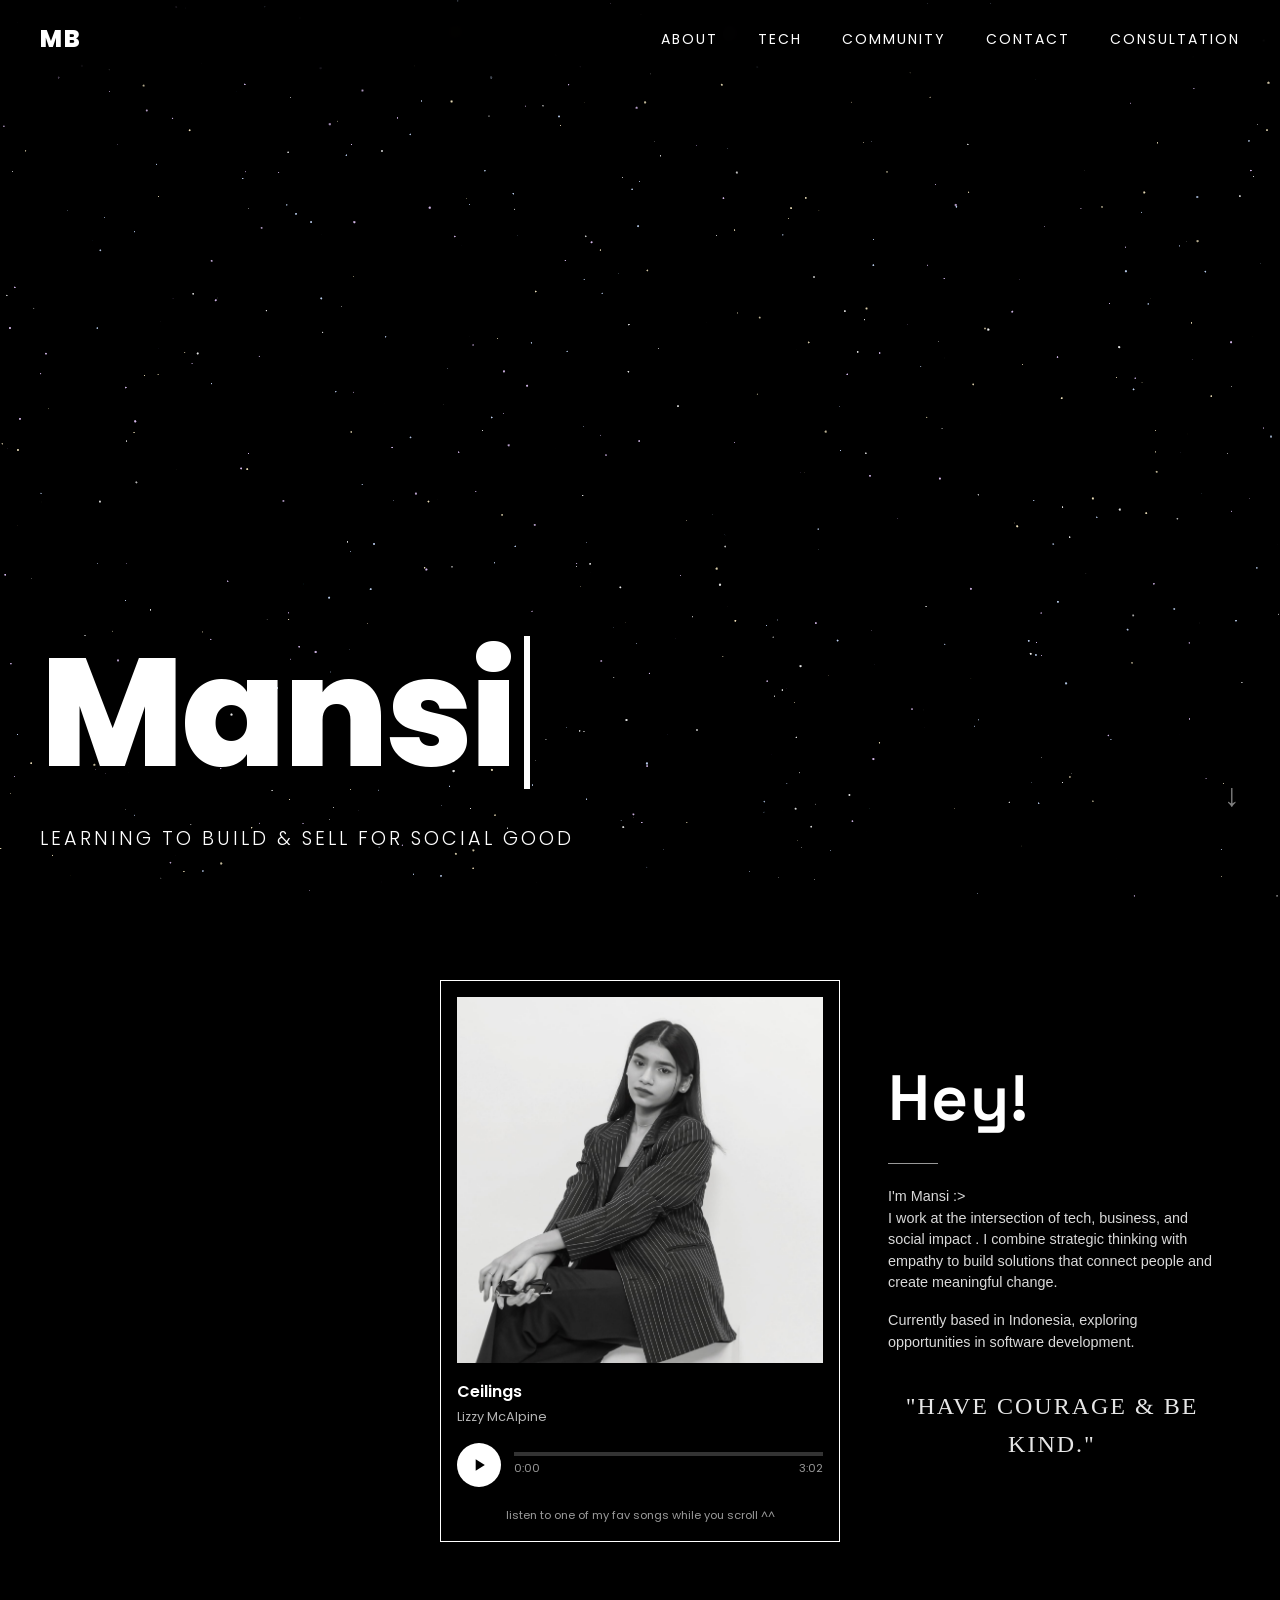
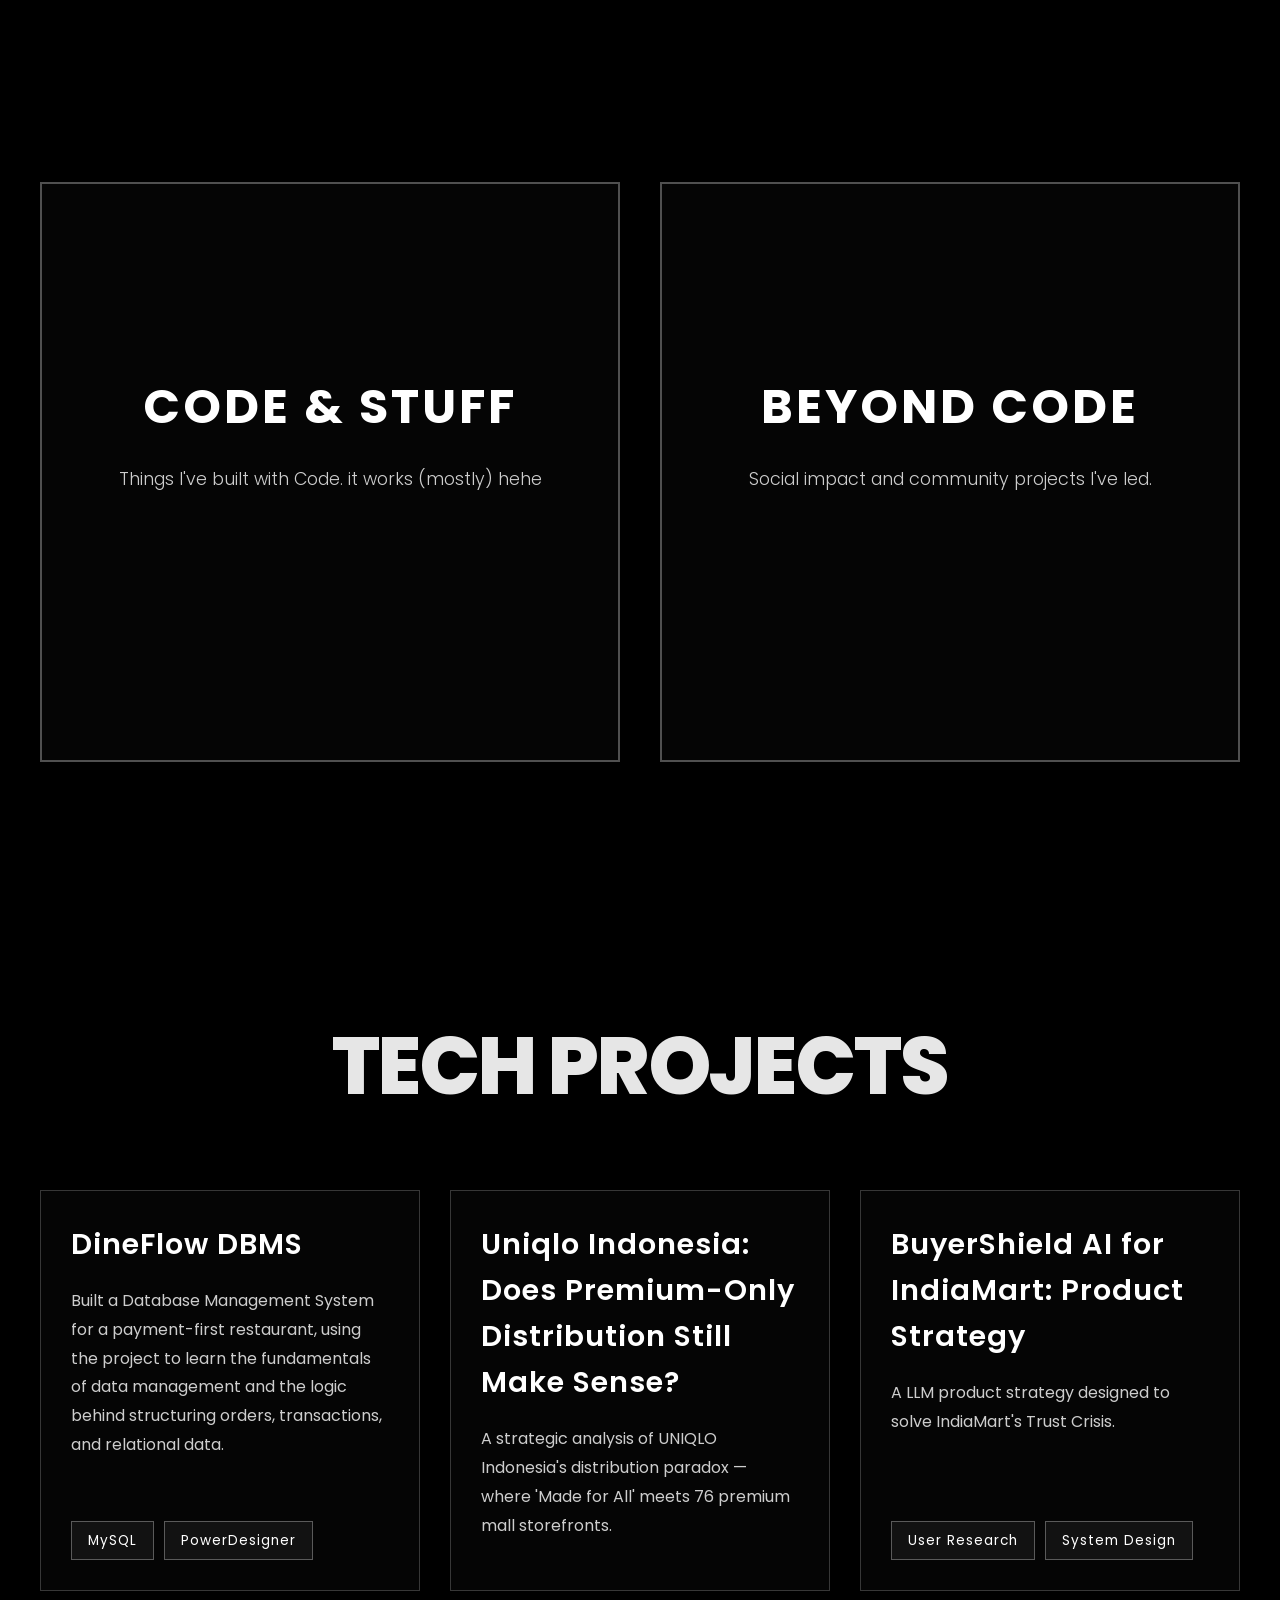
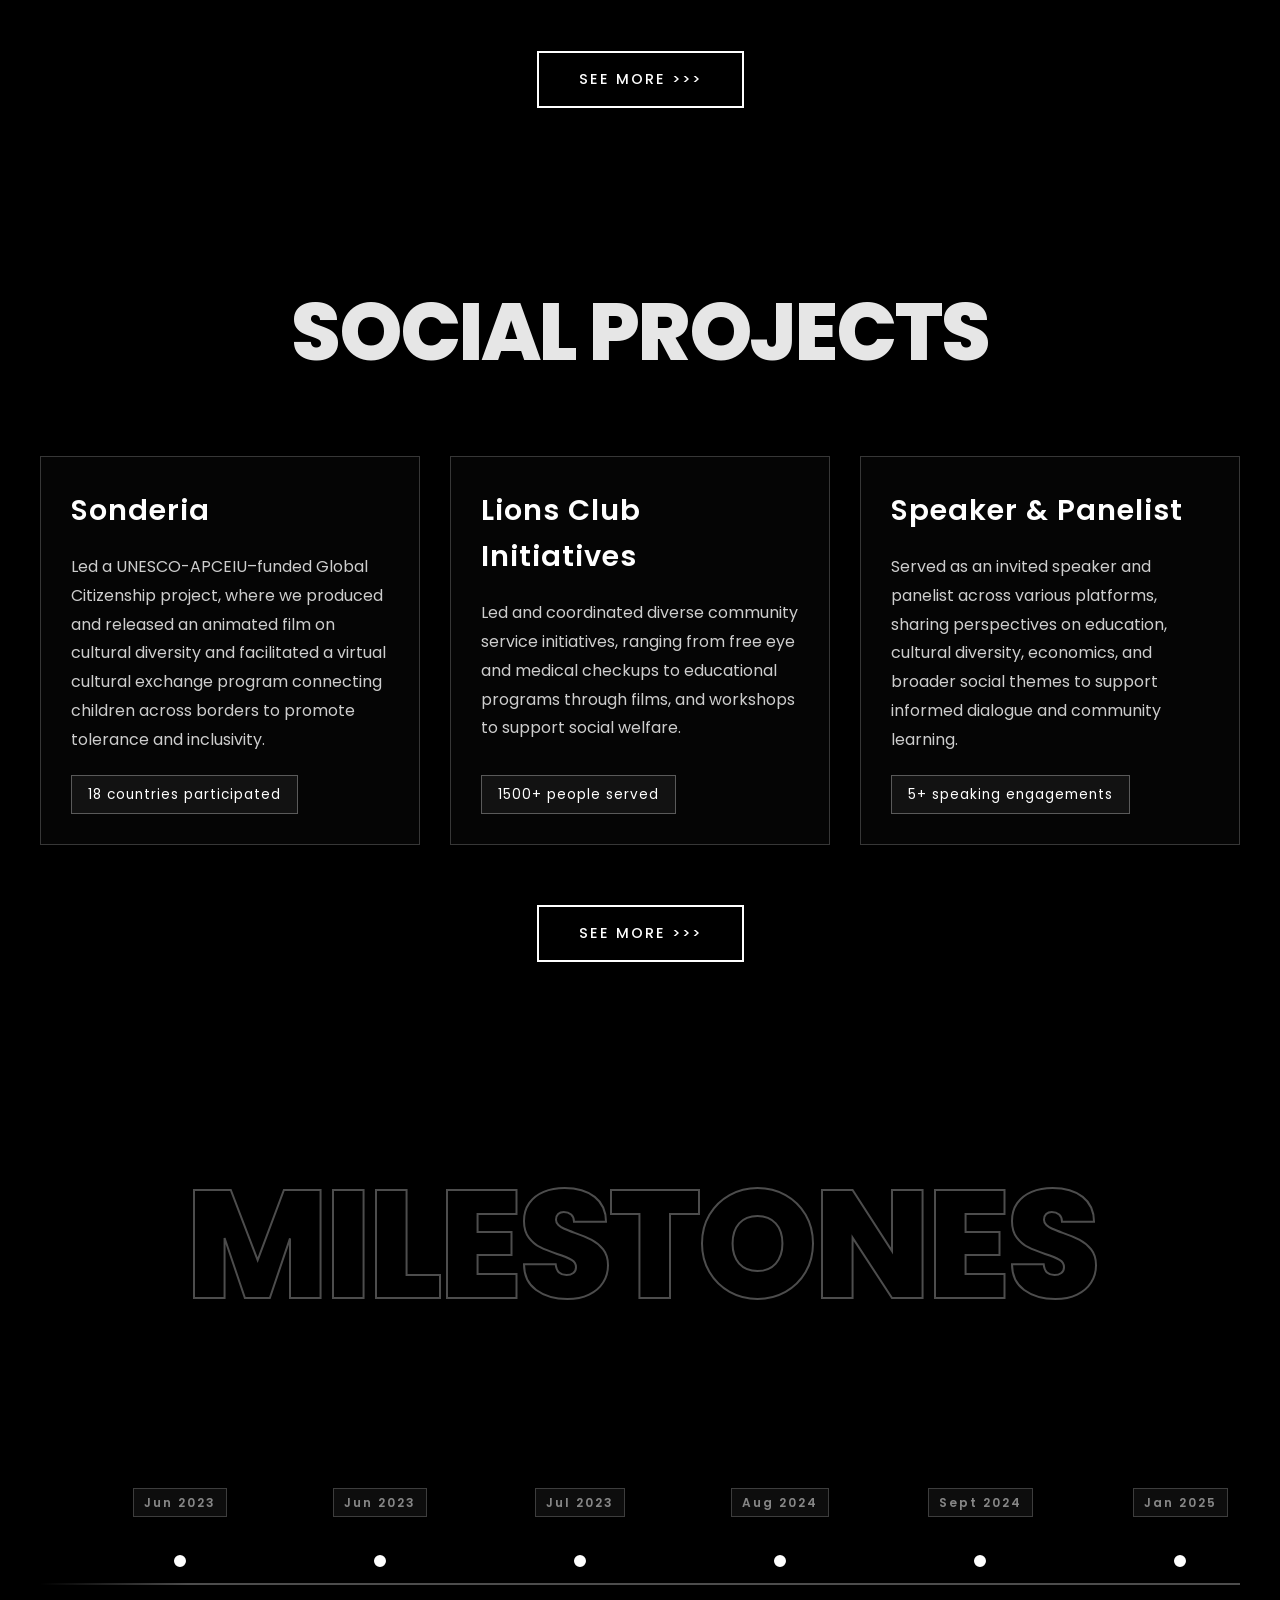
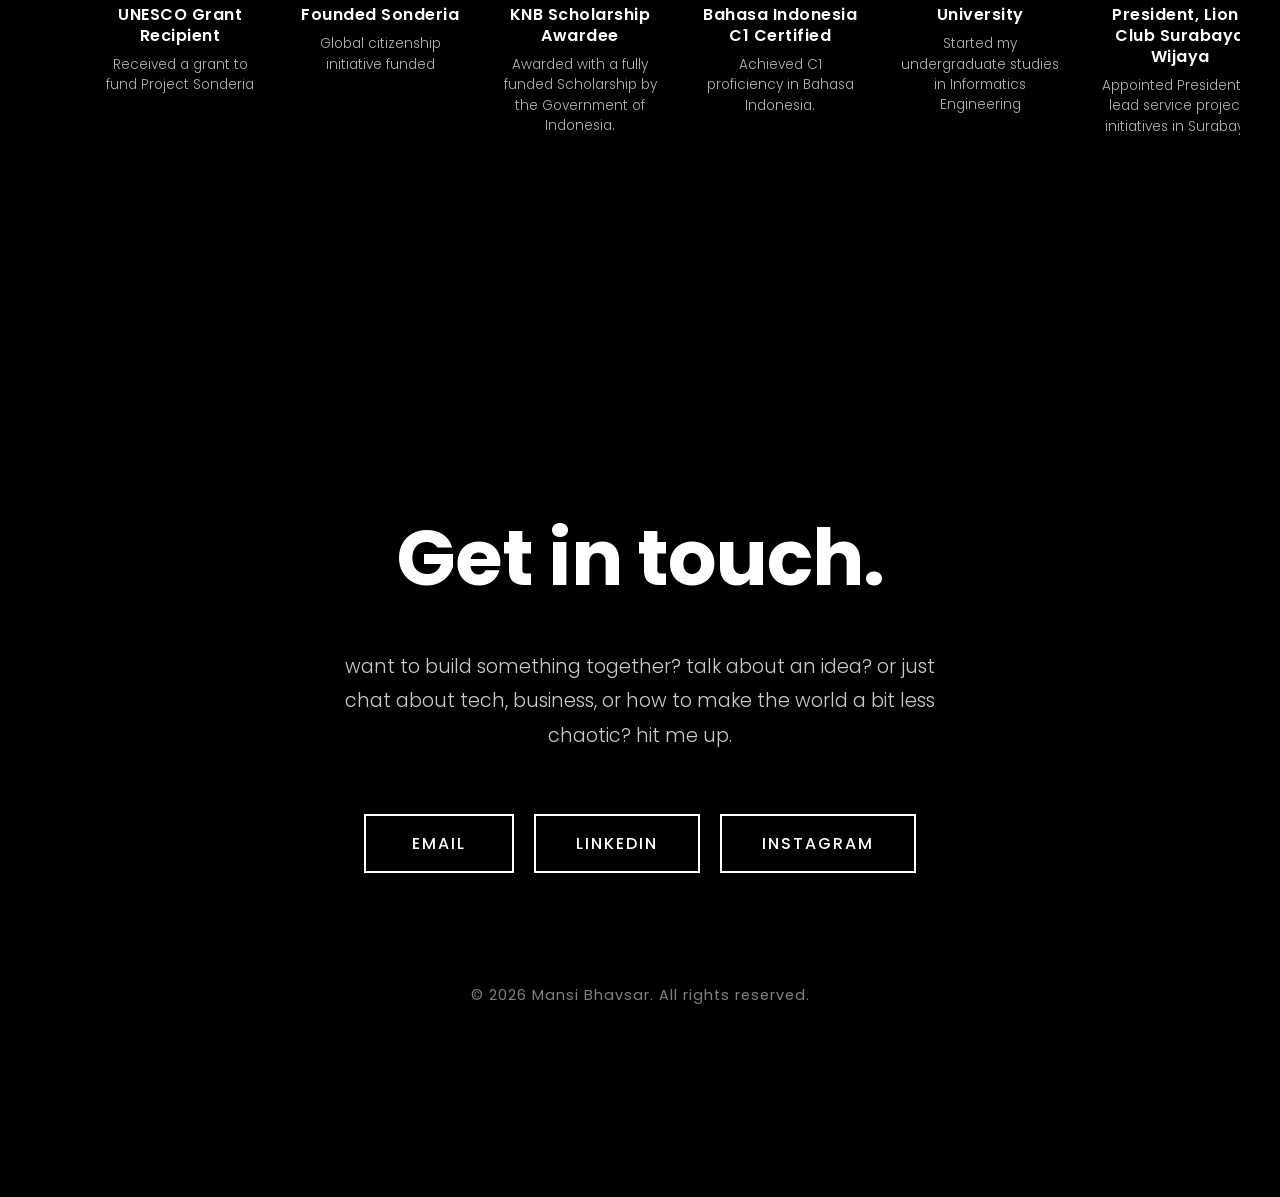
==== index.html @ 246e218e "Initial portfolio upload" ====
<!DOCTYPE html>
<html lang="en">
<head>
  <meta charset="UTF-8">
  <meta name="viewport" content="width=device-width, initial-scale=1.0, maximum-scale=5.0">
  <meta name="description" content="Mansi Bhavsar - Building at the intersection of tech, education, and social impact">
  <title>Mansi Bhavsar | Portfolio</title>
  <link rel="icon" href="/favicon.ico" type="images/mp1.jpeg">

  
  <!-- Fonts -->
  <link href="https://fonts.googleapis.com/css2?family=Poppins:wght@300;400;600;800&display=swap" rel="stylesheet">
  <link href="https://fonts.googleapis.com/css2?family=Space+Grotesk:wght@800&display=swap" rel="stylesheet">
  <link href="https://fonts.googleapis.com/css2?family=Fredoka+One&display=swap" rel="stylesheet">
  <link href="https://fonts.googleapis.com/css2?family=Cormorant+Garamond:ital,wght@1,500;1,600&display=swap" rel="stylesheet">
  
  <link rel="stylesheet" href="phone.css?v=11">
</head>
<body>
  <canvas id="starfield"></canvas>

  <!-- Mobile Menu Toggle -->
  <button class="mobile-menu-toggle" aria-label="Toggle menu">
    <span></span>
    <span></span>
    <span></span>
  </button>

  <header>
    <nav class="navbar">
      <div class="logo-container">
        <div class="logo">MB</div>
        <div class="social-links">
            
         </a>
          <a href="https://www.linkedin.com/in/seaci/" target="_blank" rel="noopener" class="social-icon" aria-label="LinkedIn">
            <svg viewBox="0 0 24 24" width="20" height="20" fill="currentColor">
              <path d="M19 0h-14c-2.761 0-5 2.239-5 5v14c0 2.761 2.239 5 5 5h14c2.762 0 5-2.239 5-5v-14c0-2.761-2.238-5-5-5zm-11 19h-3v-11h3v11zm-1.5-12.268c-.966 0-1.75-.79-1.75-1.764s.784-1.764 1.75-1.764 1.75.79 1.75 1.764-.783 1.764-1.75 1.764zm13.5 12.268h-3v-5.604c0-3.368-4-3.113-4 0v5.604h-3v-11h3v1.765c1.396-2.586 7-2.777 7 2.476v6.759z"/>
            </svg>
          </a>
           <a href="https://github.com/sea0ic" target="_blank" rel="noopener" class="social-icon" aria-label="GitHub">
            <svg viewBox="0 0 24 24" width="20" height="20" fill="currentColor">
              <path d="M12 0c-6.626 0-12 5.373-12 12 0 5.302 3.438 9.8 8.207 11.387.599.111.793-.261.793-.577v-2.234c-3.338.726-4.033-1.416-4.033-1.416-.546-1.387-1.333-1.756-1.333-1.756-1.089-.745.083-.729.083-.729 1.205.084 1.839 1.237 1.839 1.237 1.07 1.834 2.807 1.304 3.492.997.107-.775.418-1.305.762-1.604-2.665-.305-5.467-1.334-5.467-5.931 0-1.311.469-2.381 1.236-3.221-.124-.303-.535-1.524.117-3.176 0 0 1.008-.322 3.301 1.23.957-.266 1.983-.399 3.003-.404 1.02.005 2.047.138 3.006.404 2.291-1.552 3.297-1.23 3.297-1.23.653 1.653.242 2.874.118 3.176.77.84 1.235 1.911 1.235 3.221 0 4.609-2.807 5.624-5.479 5.921.43.372.823 1.102.823 2.222v3.293c0 .319.192.694.801.576 4.765-1.589 8.199-6.086 8.199-11.386 0-6.627-5.373-12-12-12z"/>
            </svg>
          </a>
          <a href="https://www.instagram.com/sea0ic/" target="_blank" rel="noopener" class="social-icon" aria-label="Instagram">
            <svg viewBox="0 0 24 24" width="20" height="20" fill="currentColor">
              <path d="M12 2.163c3.204 0 3.584.012 4.85.07 3.252.148 4.771 1.691 4.919 4.919.058 1.265.069 1.645.069 4.849 0 3.205-.012 3.584-.069 4.849-.149 3.225-1.664 4.771-4.919 4.919-1.266.058-1.644.07-4.85.07-3.204 0-3.584-.012-4.849-.07-3.26-.149-4.771-1.699-4.919-4.92-.058-1.265-.07-1.644-.07-4.849 0-3.204.013-3.583.07-4.849.149-3.227 1.664-4.771 4.919-4.919 1.266-.057 1.645-.069 4.849-.069zm0-2.163c-3.259 0-3.667.014-4.947.072-4.358.2-6.78 2.618-6.98 6.98-.059 1.281-.073 1.689-.073 4.948 0 3.259.014 3.668.072 4.948.2 4.358 2.618 6.78 6.98 6.98 1.281.058 1.689.072 4.948.072 3.259 0 3.668-.014 4.948-.072 4.354-.2 6.782-2.618 6.979-6.98.059-1.28.073-1.689.073-4.948 0-3.259-.014-3.667-.072-4.947-.196-4.354-2.617-6.78-6.979-6.98-1.281-.059-1.69-.073-4.949-.073z"/>
              <path d="M12 5.838c-3.403 0-6.162 2.759-6.162 6.162s2.759 6.162 6.162 6.162 6.162-2.759 6.162-6.162c0-3.403-2.759-6.162-6.162-6.162zm0 10.162c-2.209 0-4-1.79-4-4 0-2.209 1.791-4 4-4s4 1.791 4 4c0 2.21-1.791 4-4 4zm6.406-11.845c-.796 0-1.441.645-1.441 1.44s.645 1.44 1.441 1.44c.795 0 1.439-.645 1.439-1.44s-.644-1.44-1.439-1.44z"/>
            </svg>
          <a href="https://www.youtube.com/@seaci" target="_blank" rel="noopener" class="social-icon" aria-label="YouTube">
            <svg viewBox="0 0 24 24" width="20" height="20" fill="currentColor">
              <path d="M23.498 6.186a3.016 3.016 0 0 0-2.122-2.136C19.505 3.545 12 3.545 12 3.545s-7.505 0-9.377.505A3.017 3.017 0 0 0 .502 6.186C0 8.07 0 12 0 12s0 3.93.502 5.814a3.016 3.016 0 0 0 2.122 2.136c1.871.505 9.376.505 9.376.505s7.505 0 9.377-.505a3.015 3.015 0 0 0 2.122-2.136C24 15.93 24 12 24 12s0-3.93-.502-5.814zM9.545 15.568V8.432L15.818 12l-6.273 3.568z"/>
            </svg>
          </a>
        </div>
      </div>
      <ul class="nav-menu">
        <li><a href="#about">ABOUT</a></li>
        <li><a href="techPro.html">TECH</a></li>
        <li><a href="socialPro.html">COMMUNITY</a></li>
        <li><a href="#contact">CONTACT</a></li>
        <li><a href="../scholarship/consultation.html" class="nav-book-btn">CONSULTATION</a></li>
      </ul>
    </nav>
  </header>

  <section class="hero-name">
    <h1 class="hero-title" id="typing-text"></h1>
    <div class="hero-subtitle">
      <p>Learning to Build & Sell For Social Good</p>
    </div>
    <div class="scroll-indicator" aria-hidden="true">↓</div>
  </section>

  <section id="about" class="about-section">
    <div class="about-container">
      <!-- Empty spacer for desktop layout -->
      <div class="about-spacer"></div>
      
      <!-- Spotify-style music player -->
      <div class="spotify-card">
        <div class="album-cover">
          <img src="images/mp4.jpeg" alt="Mansi Bhavsar" class="cover-image" loading="lazy">
        </div>
        
        <div class="song-details">
          <div class="song-title">Ceilings</div>
          <div class="song-artist">Lizzy McAlpine</div>
        </div>
        
        <div class="player-controls">
          <button class="play-btn" id="playButton" aria-label="Play/Pause">
            <svg class="play-icon" viewBox="0 0 24 24" width="20" height="20" aria-hidden="true">
              <path fill="currentColor" d="M8 5v14l11-7z"/>
            </svg>
            <svg class="pause-icon" viewBox="0 0 24 24" width="20" height="20" style="display: none;" aria-hidden="true">
              <path fill="currentColor" d="M6 4h4v16H6V4zm8 0h4v16h-4V4z"/>
            </svg>
          </button>
          
          <div class="progress-container">
            <div class="progress-bar" id="progressBar" role="progressbar" aria-label="Song progress">
              <div class="progress-fill" id="progressFill"></div>
            </div>
            <div class="time-display">
              <span id="currentTime">0:00</span>
              <span id="duration">3:20</span>
            </div>
          </div>
        </div>
        
        <audio id="audioPlayer" preload="metadata">
          <source src="ceilings.mp3" type="audio/mpeg">
        </audio>
        
        <p class="music-invite">listen to one of my fav songs while you scroll ^^</p>
      </div>
      
      <!-- Bio content -->
      <div class="about-content">
        <h2 class="about-greeting">Hey!</h2>
        <div class="about-text">
          <p>I'm Mansi :><br> I work at the intersection of tech, business, and social impact . I combine strategic thinking with empathy to build solutions that connect people and create meaningful change.</p>
          <p>Currently based in Indonesia, exploring opportunities in software development.</p>
        </div>
        <div class="quote-section fade-in-up">
          <blockquote>
            <p>"HAVE COURAGE & BE KIND."</p>
          </blockquote>
        </div>
      </div>
    </div>
  </section>

  <section class="split-path" id="split">
    <div class="path-container">
      <a href="techPro.html" class="path-card tech-path">
        <div class="path-content">
          <h2>CODE & STUFF</h2>
          <p>Things I've built with Code. it works (mostly) hehe</p>
          <span class="path-arrow">→</span>
        </div>
      </a>
      
      <a href="socialPro.html" class="path-card social-path">
        <div class="path-content">
          <h2>BEYOND CODE</h2>
          <p>Social impact and community projects I've led.</p>
          <span class="path-arrow">→</span>
        </div>
      </a>
    </div>
  </section>

  <section id="tech" class="content-section tech-section">
    <div class="section-header fade-in-up">
      <h2 class="section-title">TECH PROJECTS</h2>
    </div>
    
    <div class="projects-grid">
      <article class="project-card fade-in-up" data-link="../techProjects/DineFlow.html">
        <h3>DineFlow DBMS</h3>
        <p>Built a Database Management System for a payment-first restaurant, using the project to learn the fundamentals of data management and the logic behind structuring orders, transactions, and relational data.</p>
        <div class="tech-tags">
          <span class="tag">MySQL</span>
          <span class="tag">PowerDesigner</span>
        </div>
      </article>

      <article class="project-card fade-in-up" data-link="../techProjects/uniqlo.html">
        <h3>Uniqlo Indonesia: Does Premium-Only Distribution Still Make Sense?</h3>
        <p>A strategic analysis of UNIQLO Indonesia's distribution paradox — where 'Made for All' meets 76 premium mall storefronts.</p>
        <!--<div class="tech-tags">
          <span class="tag"></span>
          <span class="tag"></span>
          <span class="tag"></span>
        </div>-->
      </article>

      <article class="project-card fade-in-up" data-link="../techProjects/IndiaMart.html">
        <h3>BuyerShield AI for IndiaMart: Product Strategy</h3>
        <p>A LLM product strategy designed to solve IndiaMart's Trust Crisis.</p>
        <div class="tech-tags">
          <span class="tag">User Research</span>
          <span class="tag">System Design</span>
        </div>
        
      </article>
    </div>
    
    <div class="see-more-container fade-in-up">
      <a href="techPro.html" class="btn see-more-btn">
        <span>SEE MORE >>></span>
      </a>
    </div>
  </section>

  <section id="social" class="content-section social-section">
    <div class="section-header fade-in-up">
      <h2 class="section-title">SOCIAL PROJECTS</h2>
    </div>
    
    <div class="projects-grid">   
      <article class="project-card fade-in-up" data-link="../socialProjects/sonderia.html">
        <h3>Sonderia</h3>
        <p>Led a UNESCO-APCEIU–funded Global Citizenship project, where we produced and released an animated film on cultural diversity and facilitated a virtual cultural exchange program connecting children across borders to promote tolerance and inclusivity.</p>
        <div class="impact-stats">
          <span class="stat">18 countries participated</span>
        </div>
      </article>

      <article class="project-card fade-in-up" data-link="../socialProjects/lions-club.html">
        <h3>Lions Club Initiatives</h3>
        <p>Led and coordinated diverse community service initiatives, ranging from free eye and medical checkups to educational programs through films, and workshops to support social welfare.</p>
        <div class="impact-stats">
          <span class="stat">1500+ people served</span>
        </div>
      </article>

      <article class="project-card fade-in-up" data-link="../socialProjects/speaker.html">
        <h3>Speaker & Panelist</h3>
        <p>Served as an invited speaker and panelist across various platforms, sharing perspectives on education, cultural diversity, economics, and broader social themes to support informed dialogue and community learning.</p>
        <div class="impact-stats">
          <span class="stat">5+ speaking engagements</span>
        </div>
      </article>
    </div>
    
    <div class="see-more-container fade-in-up">
      <a href="socialPro.html" class="btn see-more-btn">
        <span>SEE MORE >>></span>
      </a>
    </div>
  </section>

  <section id="milestones" class="milestones-section">
    <div class="section-header fade-in-up">
      <h2 class="section-title">MILESTONES</h2>
    </div>

    <div class="timeline-horizontal-wrapper">
      <div class="timeline-horizontal-track">
        
        <div class="timeline-item-h">
          <div class="item-year">Jun 2023</div>
          <div class="item-dot"></div>
          <div class="item-content">
            <h3>UNESCO Grant Recipient</h3>
            <p>Received a grant to fund Project Sonderia</p>
          </div>
        </div>

        <div class="timeline-item-h">
          <div class="item-year">Jun 2023</div>
          <div class="item-dot"></div>
          <div class="item-content">
            <h3>Founded Sonderia</h3>
            <p>Global citizenship initiative funded</p>
          </div>
        </div>

        <div class="timeline-item-h">
          <div class="item-year">Jul 2023</div>
          <div class="item-dot"></div>
          <div class="item-content">
            <h3>KNB Scholarship Awardee</h3>
            <p>Awarded with a fully funded Scholarship by the Government of Indonesia.</p>
          </div>
        </div>

        <div class="timeline-item-h">
          <div class="item-year">Aug 2024</div>
          <div class="item-dot"></div>
          <div class="item-content">
            <h3>Bahasa Indonesia C1 Certified</h3>
            <p>Achieved C1 proficiency in Bahasa Indonesia.</p>
          </div>
        </div>

        <div class="timeline-item-h">
          <div class="item-year">Sept 2024</div>
          <div class="item-dot"></div>
          <div class="item-content">
            <h3>University</h3>
            <p>Started my undergraduate studies in Informatics Engineering</p>
          </div>
        </div>

        <div class="timeline-item-h">
          <div class="item-year">Jan 2025</div>
          <div class="item-dot"></div>
          <div class="item-content">
            <h3>President, Lions Club Surabaya Wijaya</h3>
            <p>Appointed President to lead service projects initiatives in Surabaya.</p>
          </div>
        </div>

        <div class="timeline-item-h">
          <div class="item-year">Oct 2025</div>
          <div class="item-dot"></div>
          <div class="item-content">
            <h3>Youth Mentor</h3>
            <p>Selected as a mentor at Youth Break the Boundaries, guiding students in developing social impact projects.</p>
          </div>
        </div>

      </div>
    </div>
  </section>

  <section id="contact" class="contact-section">
    <div class="contact-content fade-in-up">
      <h2>Get in touch.</h2>
      <p>want to build something together? talk about an idea? or just chat about tech, business, or how to make the world a bit less chaotic? hit me up.</p>
      
      <div class="contact-buttons">
        <a href="mailto:mansibhavsar.info@gmail.com" class="btn">
          <span>EMAIL</span>
        </a>
        <a href="https://www.linkedin.com/in/seaci/" class="btn" target="_blank" rel="noopener">
          <span>LINKEDIN</span>
        </a>
        <a href="https://www.instagram.com/sea0ic/" class="btn" target="_blank" rel="noopener">
          <span>INSTAGRAM</span>
        </a>
      </div>
    </div>

    <footer class="footer">
      <p>&copy; 2026 Mansi Bhavsar. All rights reserved.</p>
    </footer>
  </section>

  <script src="phone.js"></script>
</body>
</html>
---- phone.css ----
/* ===============================
   RESET & BASE STYLES
================================ */
* {
  margin: 0;
  padding: 0;
  box-sizing: border-box;
  -webkit-tap-highlight-color: transparent;
  -webkit-touch-callout: none;
  -webkit-user-select: none;
  -moz-user-select: none;
  -ms-user-select: none;
  user-select: none;
}

html {
  scroll-behavior: smooth;
  overflow-x: hidden;
}

body {
  font-family: "Poppins", sans-serif;
  color: #fff;
  background-color: #000;
  overflow-x: hidden;
  line-height: 1.6;
  -webkit-font-smoothing: antialiased;
  -moz-osx-font-smoothing: grayscale;
}

/* ===============================
   STARFIELD CANVAS
================================ */
#starfield {
  position: fixed;
  top: 0;
  left: 0;
  width: 100%;
  height: 100%;
  z-index: -1;
  background: #000;
}

/* ===============================
   MOBILE MENU TOGGLE
================================ */
.mobile-menu-toggle {
  display: none;
  position: fixed;
  top: 20px;
  right: 20px;
  z-index: 1001;
  background: rgba(255, 255, 255, 0.1);
  border: 1px solid rgba(255, 255, 255, 0.3);
  width: 44px;
  height: 44px;
  flex-direction: column;
  align-items: center;
  justify-content: center;
  gap: 5px;
  cursor: pointer;
  transition: all 0.3s ease;
  backdrop-filter: blur(10px);
}

.mobile-menu-toggle span {
  display: block;
  width: 22px;
  height: 2px;
  background: #fff;
  transition: all 0.3s ease;
}

.mobile-menu-toggle.active span:nth-child(1) {
  transform: rotate(45deg) translate(6px, 6px);
}

.mobile-menu-toggle.active span:nth-child(2) {
  opacity: 0;
}

.mobile-menu-toggle.active span:nth-child(3) {
  transform: rotate(-45deg) translate(6px, -6px);
}

/* ===============================
   NAVIGATION
================================ */
.navbar {
  display: flex;
  justify-content: space-between;
  align-items: center;
  padding: 20px 40px;
  position: fixed;
  top: 0;
  width: 100%;
  z-index: 1000;
  background: rgba(0, 0, 0, 0.3);
  backdrop-filter: blur(10px);
  transition: background 0.3s ease;
}

.navbar.scrolled {
  background: rgba(0, 0, 0, 0.95);
}

.logo-container {
  position: relative;
  z-index: 1001;
}

.logo {
  font-size: 1.5rem;
  font-weight: 800;
  letter-spacing: 2px;
  cursor: pointer;
  animation: shake 3s ease-in-out infinite;
  transition: transform 0.3s ease;
}

@keyframes shake {
  0%, 100% { transform: rotate(0deg); }
  10%, 30%, 50%, 70%, 90% { transform: rotate(-3deg); }
  20%, 40%, 60%, 80% { transform: rotate(3deg); }
}

.logo:hover {
  animation: none;
}

/* Social Links */
.social-links {
  position: absolute;
  top: 50%;
  left: 100%;
  transform: translateY(-50%);
  display: flex;
  gap: 15px;
  margin-left: 20px;
  opacity: 0;
  pointer-events: none;
  transition: opacity 0.3s ease, margin-left 0.3s ease;
}

.logo-container:hover .social-links,
.logo-container.locked .social-links {
  opacity: 1;
  pointer-events: all;
  margin-left: 25px;
}

.social-icon {
  color: #fff;
  width: 44px;
  height: 44px;
  display: flex;
  align-items: center;
  justify-content: center;
  border: 1px solid rgba(255, 255, 255, 0.3);
  border-radius: 50%;
  transition: all 0.3s ease;
  background: rgba(255, 255, 255, 0.05);
}

.social-icon:hover {
  border-color: #fff;
  background: rgba(255, 255, 255, 0.1);
  transform: translateY(-3px);
}

/* Navigation Menu */
.nav-menu {
  list-style: none;
  display: flex;
  gap: 40px;
  font-size: 14px;
  letter-spacing: 2px;
  align-items: center;
}

.nav-menu a {
  color: #fff;
  text-decoration: none;
  font-weight: 400;
  transition: opacity 0.3s;
  position: relative;
  padding: 10px 0;
}

.nav-menu a::after {
  content: '';
  position: absolute;
  bottom: 5px;
  left: 0;
  width: 0;
  height: 1px;
  background: #fff;
  transition: width 0.3s ease;
}

.nav-menu a:hover::after {
  width: 100%;
}

/* ===============================
   HERO SECTION
================================ */
.hero-name {
  min-height: 100vh;
  display: flex;
  flex-direction: column;
  align-items: flex-start;
  justify-content: flex-end;
  position: relative;
  text-align: left;
  padding: 0 40px 40px;
  will-change: opacity;
}

.hero-title {
  font-size: clamp(3rem, 12vw, 12rem);
  font-weight: 800;
  letter-spacing: -3px;
  color: #fff;
  line-height: 1;
  margin-bottom: 30px;
  border-right: 6px solid #fff;
  white-space: nowrap;
  overflow: hidden;
  animation: blinkCursor 0.7s infinite;
  padding-right: 10px;
}

@keyframes blinkCursor {
  0%, 50% { border-color: #fff; }
  51%, 100% { border-color: transparent; }
}

.hero-subtitle {
  text-align: left;
  opacity: 0;
  animation: fadeInSubtitle 0.1s ease 0.5s forwards;
}

.hero-subtitle p {
  font-size: clamp(1rem, 2vw, 1.2rem);
  font-weight: 300;
  letter-spacing: 3px;
  text-transform: uppercase;
  margin: 5px 0;
}

@keyframes fadeInSubtitle {
  to { opacity: 1; }
}

.scroll-indicator {
  position: absolute;
  bottom: 80px;
  right: 40px;
  font-size: 2rem;
  animation: bounce 2s infinite;
  color: #fff;
  opacity: 0.5;
}

@keyframes bounce {
  0%, 100% { transform: translateY(0); }
  50% { transform: translateY(10px); }
}

/* ===============================
   ABOUT SECTION
================================ */
.about-section {
  padding: 5rem 5%;
  color: #fff;
  font-family: 'Poppins', sans-serif;
  min-height: 60vh;
  display: flex;
  align-items: center;
  will-change: transform;
  opacity: 0;
  transform: translateY(40px);
  transition: opacity 0.8s ease-out, transform 0.8s ease-out;
}

.about-section.visible {
  opacity: 1;
  transform: translateY(0);
}

.about-container {
  display: grid;
  grid-template-columns: 1fr 400px 1fr;
  gap: 3rem;
  align-items: center;
  max-width: 1400px;
  margin: 0 auto;
  width: 100%;
}

.about-spacer {
  /* Empty space for balance */
}

/* ===============================
   SPOTIFY CARD
================================ */
.spotify-card {
  border: 1px solid #fff;
  padding: 1rem;
  display: flex;
  flex-direction: column;
  gap: 1rem;
  width: 100%;
  max-width: 400px;
  justify-self: end;
  background: rgba(0, 0, 0, 0.5);
}

.album-cover {
  width: 100%;
  aspect-ratio: 1 / 1;
  overflow: hidden;
  background: rgba(255, 255, 255, 0.05);
}

.cover-image {
  width: 100%;
  height: 100%;
  object-fit: cover;
  display: block;
}

.song-details {
  display: flex;
  flex-direction: column;
  gap: 0.15rem;
}

.song-title {
  font-size: 1rem;
  font-weight: 600;
}

.song-artist {
  font-size: 0.8rem;
  opacity: 0.7;
}

.player-controls {
  display: flex;
  align-items: center;
  gap: 0.8rem;
}

.play-btn {
  width: 44px;
  height: 44px;
  border-radius: 50%;
  background: #fff;
  color: #000;
  border: none;
  display: flex;
  align-items: center;
  justify-content: center;
  cursor: pointer;
  transition: transform 0.2s ease;
  flex-shrink: 0;
}

.play-btn:hover {
  transform: scale(1.05);
}

.progress-container {
  flex: 1;
  display: flex;
  flex-direction: column;
  gap: 0.25rem;
}

.progress-bar {
  width: 100%;
  height: 4px;
  background: #333;
  position: relative;
  cursor: pointer;
}

.progress-fill {
  height: 100%;
  width: 0%;
  background: #fff;
  transition: width 0.1s linear;
}

.time-display {
  display: flex;
  justify-content: space-between;
  font-size: 0.7rem;
  opacity: 0.6;
  min-width: 80px;
}

.music-invite {
  font-size: 0.7rem;
  text-align: center;
  opacity: 0.6;
  margin-top: 0.2rem;
}

/* ===============================
   ABOUT CONTENT
================================ */
.about-content {
  text-align: left;
  justify-self: start;
}

.about-greeting {
  font-family: 'Space Grotesk', sans-serif;
  font-size: clamp(3rem, 8vw, 4rem);
  font-weight: 600;
  letter-spacing: 0.02em;
  margin-bottom: 1.2rem;
}

.about-greeting::after {
  content: "";
  display: block;
  width: 50px;
  height: 1px;
  background: #fff;
  margin: 0.8rem 0 1.4rem 0;
  opacity: 0.6;
}

.about-text p {
  font-size: 0.9rem;
  font-family: 'arial', serif;
  line-height: 1.5;
  margin-bottom: 1rem;
  opacity: 0.85;
  max-width: 420px;
}

.quote-section {
  text-align: center;
  padding: 10px 2px;
  margin-top: 1.5rem;
}

.quote-section blockquote p {
  font-size: clamp(1.2rem, 3vw, 1.5rem);
  font-weight: 100;
  font-family: 'Times new roman', sans-serif;
  letter-spacing: 2px;
  font-style: normal;
  opacity: 0.9;
}

/* ===============================
   SPLIT PATH SECTION
================================ */
.split-path {
  min-height: 100vh;
  display: flex;
  align-items: center;
  justify-content: center;
  padding: 40px 20px;
}

.path-container {
  display: grid;
  grid-template-columns: repeat(auto-fit, minmax(280px, 1fr));
  gap: 40px;
  max-width: 1200px;
  width: 100%;
}

.path-card {
  position: relative;
  aspect-ratio: 1;
  border: 2px solid rgba(255, 255, 255, 0.3);
  display: flex;
  align-items: center;
  justify-content: center;
  text-decoration: none;
  color: #fff;
  transition: all 0.4s ease;
  overflow: hidden;
  background: rgba(255, 255, 255, 0.02);
  min-height: 280px;
}

.path-card::before {
  content: '';
  position: absolute;
  top: 0;
  left: -100%;
  width: 100%;
  height: 100%;
  background: rgba(255, 255, 255, 0.1);
  transition: left 0.4s ease;
  z-index: 0;
}

.path-card:hover::before {
  left: 0;
}

.path-card:hover {
  border-color: #fff;
  transform: translateY(-10px);
}

.path-content {
  position: relative;
  z-index: 1;
  text-align: center;
  padding: 40px;
}

.path-content h2 {
  font-size: clamp(1.5rem, 4vw, 3rem);
  font-weight: 700;
  letter-spacing: 3px;
  margin-bottom: 20px;
}

.path-content p {
  font-size: clamp(0.9rem, 1.5vw, 1.1rem);
  font-weight: 300;
  opacity: 0.8;
  margin-bottom: 30px;
}

.path-arrow {
  font-size: 2rem;
  opacity: 0;
  transform: translateX(-20px);
  transition: all 0.4s ease;
}

.path-card:hover .path-arrow {
  opacity: 1;
  transform: translateX(0);
}

/* ===============================
   CONTENT SECTIONS
================================ */
.content-section {
  min-height: 80vh;
  padding: 80px 40px;
  max-width: 1400px;
  margin: 0 auto;
}

.section-header {
  text-align: center;
  margin-bottom: 60px;
}

.section-title {
  font-size: clamp(3rem, 8vw, 5rem);
  font-weight: 800;
  letter-spacing: -2px;
  margin-bottom: 20px;
  opacity: 0.9;
}

.section-subtitle {
  font-size: clamp(1rem, 2vw, 1.3rem);
  font-weight: 300;
  letter-spacing: 2px;
  opacity: 0.6;
}

/* ===============================
   PROJECTS GRID
================================ */
.projects-grid {
  display: grid;
  grid-template-columns: repeat(auto-fit, minmax(280px, 1fr));
  gap: 30px;
  margin-bottom: 60px;
}

.project-card {
  border: 1px solid rgba(255, 255, 255, 0.2);
  padding: 30px;
  transition: all 0.3s ease;
  background: rgba(255, 255, 255, 0.02);
  cursor: pointer;
  min-height: 250px;
  display: flex;
  flex-direction: column;
}

.project-card:hover {
  border-color: #fff;
  transform: translateY(-5px);
  background: rgba(255, 255, 255, 0.05);
}

.project-card h3 {
  font-size: clamp(1.2rem, 2.5vw, 1.8rem);
  font-weight: 600;
  margin-bottom: 20px;
  letter-spacing: 1px;
}

.project-card p {
  font-size: clamp(0.9rem, 1.5vw, 1rem);
  line-height: 1.8;
  opacity: 0.8;
  margin-bottom: 20px;
  flex-grow: 1;
}

.tech-tags, 
.impact-stats {
  display: flex;
  flex-wrap: wrap;
  gap: 10px;
  margin-top: auto;
}

.tag, 
.stat {
  padding: 8px 16px;
  border: 1px solid rgba(255, 255, 255, 0.3);
  font-size: 0.85rem;
  letter-spacing: 1px;
  background: rgba(255, 255, 255, 0.05);
}

/* ===============================
   SEE MORE BUTTON
================================ */
.see-more-container {
  display: flex;
  justify-content: center;
  margin-top: 40px;
}

.see-more-btn {
  display: inline-block;
  min-width: 200px;
  text-align: center;
  padding: 15px 40px;
  font-size: 0.9rem;
}

/* ===============================
   MILESTONES SECTION
================================ */
.milestones-section {
  padding: 80px 40px 120px;
  overflow: hidden;
}

.milestones-section .section-title {
  font-size: clamp(4rem, 12vw, 18rem);
  font-weight: 800;
  letter-spacing: -5px;
  margin-bottom: 60px;
  opacity: 1;
  color: transparent;
  -webkit-text-stroke: 2px rgba(255, 255, 255, 0.3);
  text-stroke: 2px rgba(255, 255, 255, 0.3);
  position: relative;
  cursor: default;
  transition: all 0.3s ease;
}

.milestones-section .section-title::before {
  content: 'MILESTONES';
  position: absolute;
  inset: 0;
  color: #fff;
  -webkit-text-stroke: 0;
  text-stroke: 0;
  background: radial-gradient(
    circle 150px at var(--mouse-x, 50%) var(--mouse-y, 50%),
    rgba(255, 255, 255, 1) 0%,
    rgba(255, 255, 255, 0.4) 40%,
    transparent 100%
  );
  -webkit-background-clip: text;
  background-clip: text;
  -webkit-text-fill-color: transparent;
  pointer-events: none;
  opacity: 0;
  transition: opacity 0.3s ease;
}

.milestones-section .section-title:hover::before {
  opacity: 1;
}

/* Timeline */
.timeline-horizontal-wrapper {
  margin-top: 40px;
  overflow-x: auto;
  overflow-y: visible;
  padding: 60px 0 40px;
  cursor: grab;
  scrollbar-width: thin;
  scrollbar-color: rgba(255, 255, 255, 0.3) transparent;
}

.timeline-horizontal-wrapper:active {
  cursor: grabbing;
}

.timeline-horizontal-wrapper::-webkit-scrollbar {
  height: 6px;
}

.timeline-horizontal-wrapper::-webkit-scrollbar-track {
  background: rgba(255, 255, 255, 0.05);
}

.timeline-horizontal-wrapper::-webkit-scrollbar-thumb {
  background: rgba(255, 255, 255, 0.3);
  border-radius: 3px;
}

.timeline-horizontal-track {
  display: flex;
  align-items: flex-start;
  position: relative;
  padding: 0 40px;
  width: fit-content;
  min-width: 100%;
}

.timeline-horizontal-track::before {
  content: '';
  position: absolute;
  top: 95px;
  left: 0;
  right: 0;
  height: 2px;
  background: linear-gradient(
    to right,
    transparent,
    rgba(255, 255, 255, 0.3) 10%,
    rgba(255, 255, 255, 0.3) 90%,
    transparent
  );
  z-index: 0;
}

.timeline-item-h {
  display: flex;
  flex-direction: column;
  align-items: center;
  min-width: 200px;
  position: relative;
  padding: 0 20px;
}

.item-year {
  font-size: 0.75rem;
  font-weight: 600;
  letter-spacing: 2px;
  color: rgba(255, 255, 255, 0.5);
  margin-bottom: 20px;
  padding: 4px 10px;
  border: 1px solid rgba(255, 255, 255, 0.2);
  background: rgba(255, 255, 255, 0.05);
}

.item-dot {
  width: 18px;
  height: 18px;
  border-radius: 50%;
  background: #fff;
  border: 3px solid #000;
  position: relative;
  z-index: 2;
  margin: 15px 0;
  transition: all 0.3s ease;
}

.timeline-item-h:hover .item-dot {
  transform: scale(1.5);
  box-shadow: 0 0 0 6px rgba(255, 255, 255, 0.2);
}

.item-content {
  text-align: center;
  margin-top: 20px;
  max-width: 180px;
}

.item-content h3 {
  font-size: 1rem;
  font-weight: 600;
  letter-spacing: 0.5px;
  margin-bottom: 8px;
  color: #fff;
  line-height: 1.3;
}

.item-content p {
  font-size: 0.85rem;
  opacity: 0.7;
  line-height: 1.5;
  font-weight: 300;
}

/* ===============================
   CONTACT SECTION
================================ */
.contact-section {
  min-height: 100vh;
  display: flex;
  flex-direction: column;
  align-items: center;
  justify-content: center;
  padding: 80px 40px 40px;
  text-align: center;
}

.contact-content h2 {
  font-size: clamp(2.5rem, 6vw, 5rem);
  font-weight: 700;
  margin-bottom: 30px;
  letter-spacing: -1px;
}

.contact-content p {
  font-size: clamp(1rem, 2vw, 1.2rem);
  font-weight: 300;
  opacity: 0.8;
  max-width: 600px;
  margin: 0 auto 60px;
  line-height: 1.8;
}

.contact-buttons {
  display: flex;
  justify-content: center;
  align-items: center;
  gap: 20px;
  flex-wrap: wrap;
}

.btn {
  border: 2px solid #fff;
  padding: 15px 40px;
  text-decoration: none;
  color: #fff;
  font-weight: 500;
  letter-spacing: 2px;
  transition: all 0.3s ease;
  position: relative;
  overflow: hidden;
  background: transparent;
  min-width: 150px;
  text-align: center;
}

.btn::before {
  content: '';
  position: absolute;
  top: 0;
  left: -100%;
  width: 100%;
  height: 100%;
  background: #fff;
  transition: left 0.3s ease;
  z-index: -1;
}

.btn:hover::before {
  left: 0;
}

.btn:hover {
  color: #000;
}

.footer {
  margin-top: 80px;
  padding: 30px;
  opacity: 0.5;
  font-size: 0.9rem;
  letter-spacing: 1px;
}

/* ===============================
   ANIMATION UTILITIES
================================ */
.fade-in-up {
  opacity: 0;
  transform: translateY(40px);
  transition: opacity 0.6s ease-out, transform 0.6s ease-out;
  will-change: opacity, transform;
}

.fade-in-up.visible {
  opacity: 1;
  transform: translateY(0);
}

/* ===============================
   TABLET RESPONSIVE (768px - 1024px)
================================ */
@media (max-width: 1024px) {
  .about-container {
    grid-template-columns: 1fr 350px 1fr;
    gap: 2rem;
  }

  .spotify-card {
    max-width: 350px;
  }

  .projects-grid {
    grid-template-columns: repeat(auto-fit, minmax(250px, 1fr));
  }
}

/* ===============================
   MOBILE RESPONSIVE (max-width: 768px)
================================ */
@media (max-width: 768px) {
  /* Mobile Menu */
  .mobile-menu-toggle {
    display: flex;
  }

  .navbar {
    padding: 20px;
  }

  .nav-menu {
    position: fixed;
    top: 0;
    right: -100%;
    width: 70%;
    max-width: 300px;
    height: 100vh;
    background: rgba(0, 0, 0, 0.98);
    backdrop-filter: blur(20px);
    flex-direction: column;
    gap: 30px;
    padding: 100px 40px 40px;
    transition: right 0.3s ease;
    border-left: 1px solid rgba(255, 255, 255, 0.1);
  }

  .nav-menu.active {
    right: 0;
  }

  .nav-menu li {
    width: 100%;
  }

  .nav-menu a {
    display: block;
    font-size: 16px;
    padding: 15px 0;
  }

  /* Hero Section */
  .hero-name {
    padding: 0 20px 60px;
  }

  .hero-title {
    white-space: normal;
    border-right: none;
    animation: none;
  }

  .scroll-indicator {
    right: 20px;
    bottom: 40px;
  }

  /* About Section */
  .about-section {
    padding: 60px 20px;
  }

  .about-container {
    grid-template-columns: 1fr;
    gap: 40px;
  }

  .about-spacer {
    display: none;
  }

  .spotify-card {
    width: 100%;
    max-width: 100%;
    margin: 0 auto;
    justify-self: center;
  }

  .about-content {
    text-align: center;
    justify-self: center;
  }

  .about-text p {
    margin: 0 auto 1rem;
  }

  .about-greeting::after {
    margin-left: auto;
    margin-right: auto;
  }

  /* Split Path */
  .path-container {
    grid-template-columns: 1fr;
    gap: 30px;
  }

  .path-card {
    min-height: 250px;
  }

  /* Content Sections */
  .content-section {
    padding: 60px 20px;
  }

  .projects-grid {
    grid-template-columns: 1fr;
    gap: 25px;
  }

  /* Milestones */
  .milestones-section {
    padding: 40px 20px 80px;
  }

  .timeline-horizontal-track {
    padding: 0 20px;
  }

  .timeline-item-h {
    min-width: 160px;
    padding: 0 15px;
  }

  .item-content {
    max-width: 140px;
  }

  /* Contact */
  .contact-section {
    padding: 60px 20px 40px;
  }

  .contact-buttons {
    gap: 15px;
    justify-content: center;
  }

  .btn {
    padding: 12px 30px;
    min-width: 140px;
  }

  /* Social Links - Keep hidden on mobile by default, click to show */
.social-links {
  position: absolute;
  top: 50%;
  left: 100%;
  transform: translateY(-50%);
  opacity: 0;
  pointer-events: none;
  margin-left: 10px;
  flex-direction: row;
  transition: opacity 0.3s ease, margin-left 0.3s ease;
}

  .logo-container.locked .social-links {
  opacity: 1;
  pointer-events: all;
  margin-left: 15px;
}

  .logo-container {
    display: flex;
    flex-direction: column;
    align-items: flex-start;
  }
}

/* ===============================
   SMALL MOBILE (max-width: 480px)
================================ */
@media (max-width: 480px) {
  .hero-title {
    font-size: 2.5rem;
    letter-spacing: -1px;
  }

  .about-greeting {
    font-size: 2.5rem;
  }

  .section-title {
    font-size: 2.5rem;
  }

  .milestones-section .section-title {
    font-size: 3rem;
    letter-spacing: -2px;
  }

  .path-content h2 {
    font-size: 1.8rem;
  }

  .project-card {
    padding: 25px;
  }

  .spotify-card {
    padding: 0.8rem;
  }

  .contact-buttons {
    flex-direction: column;
    width: 100%;
    align-items: center;
  }

  .btn {
    width: 100%;
    max-width: 250px;
  }
}

/* ===============================
   TOUCH DEVICE OPTIMIZATIONS
================================ */
@media (hover: none) and (pointer: coarse) {
  .project-card:hover,
  .path-card:hover {
    transform: none;
  }

  .project-card:active {
    transform: scale(0.98);
  }

  .path-card:active {
    transform: scale(0.98);
  }

  .btn:hover {
    color: #fff;
  }

  .btn:hover::before {
    left: -100%;
  }

  .btn:active {
    background: #fff;
    color: #000;
  }
}

/* ===============================
   ACCESSIBILITY IMPROVEMENTS
================================ */
@media (prefers-reduced-motion: reduce) {
  *,
  *::before,
  *::after {
    animation-duration: 0.01ms !important;
    animation-iteration-count: 1 !important;
    transition-duration: 0.01ms !important;
  }

  .hero-title {
    animation: none;
    border-right: none;
  }

  .scroll-indicator {
    animation: none;
  }

  .logo {
    animation: none;
  }
}

/* Focus visible for keyboard navigation */
a:focus-visible,
button:focus-visible {
  outline: 2px solid #fff;
  outline-offset: 4px;
}
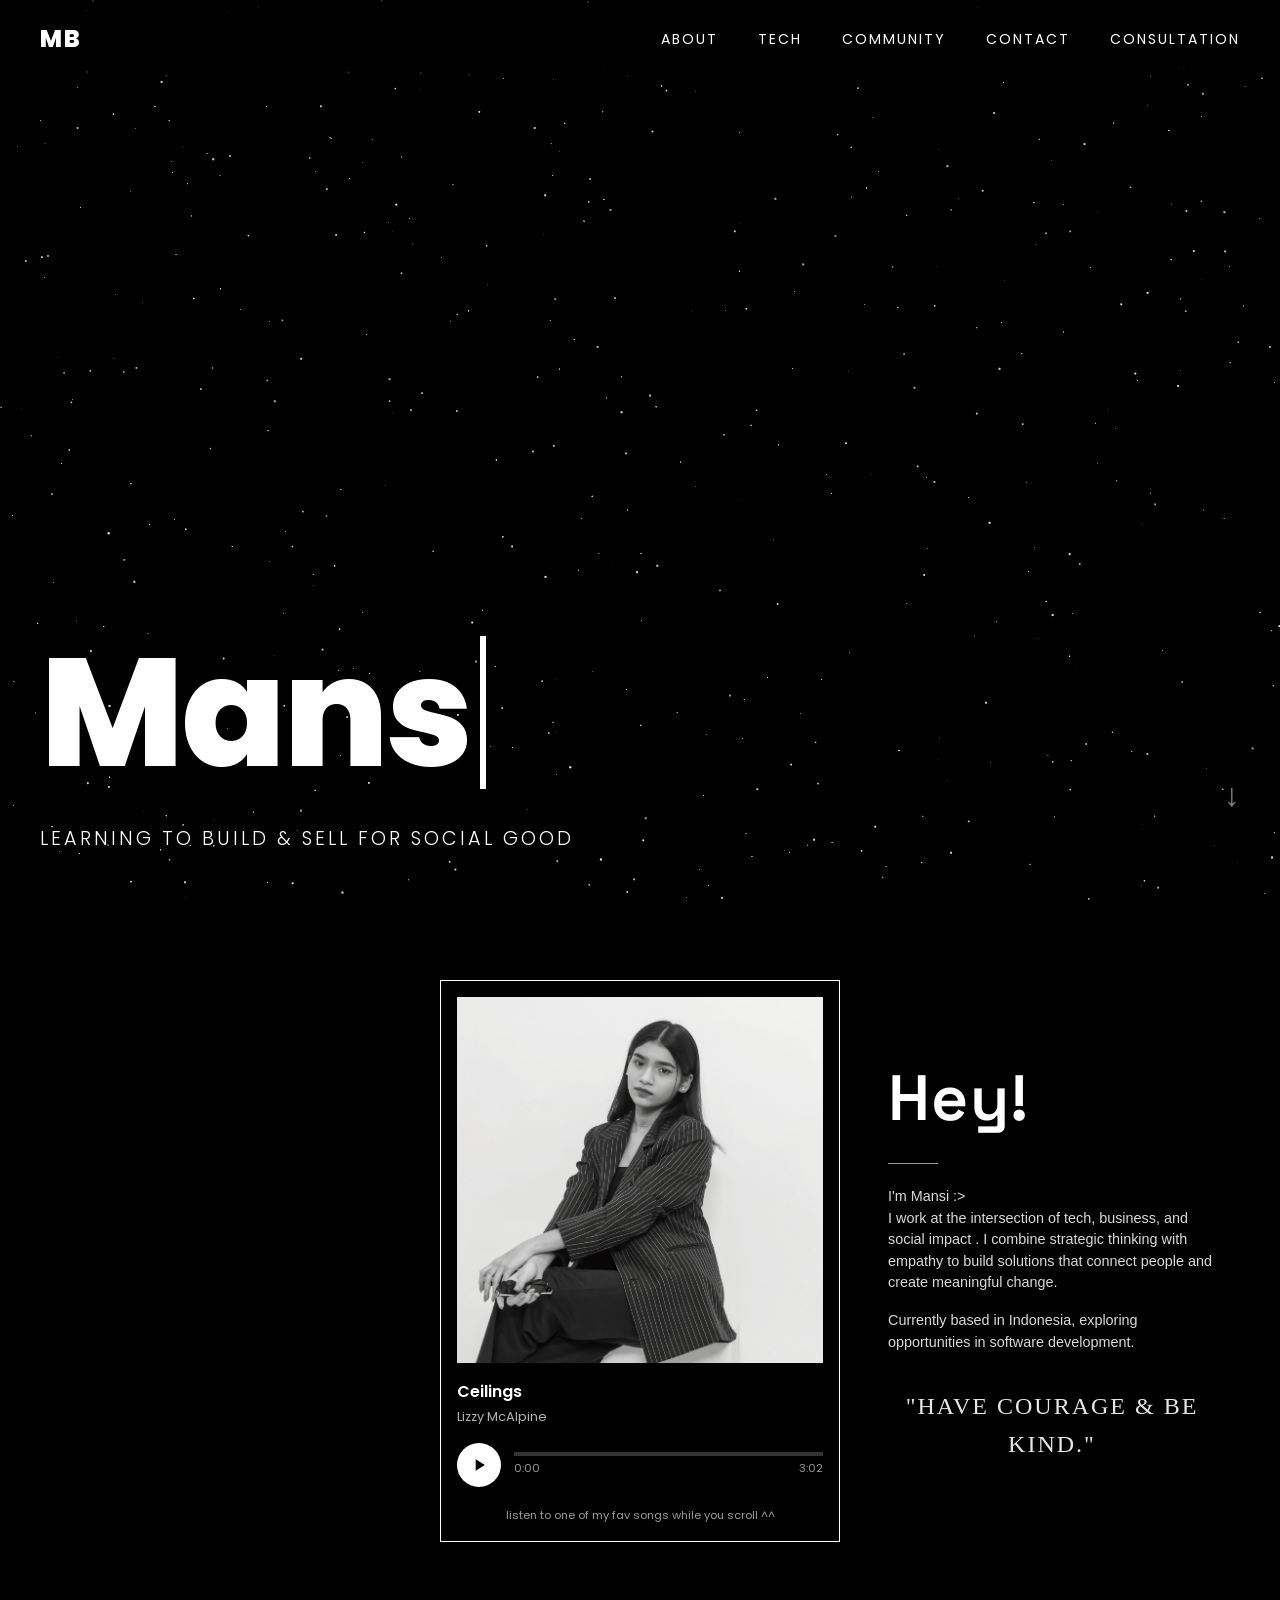
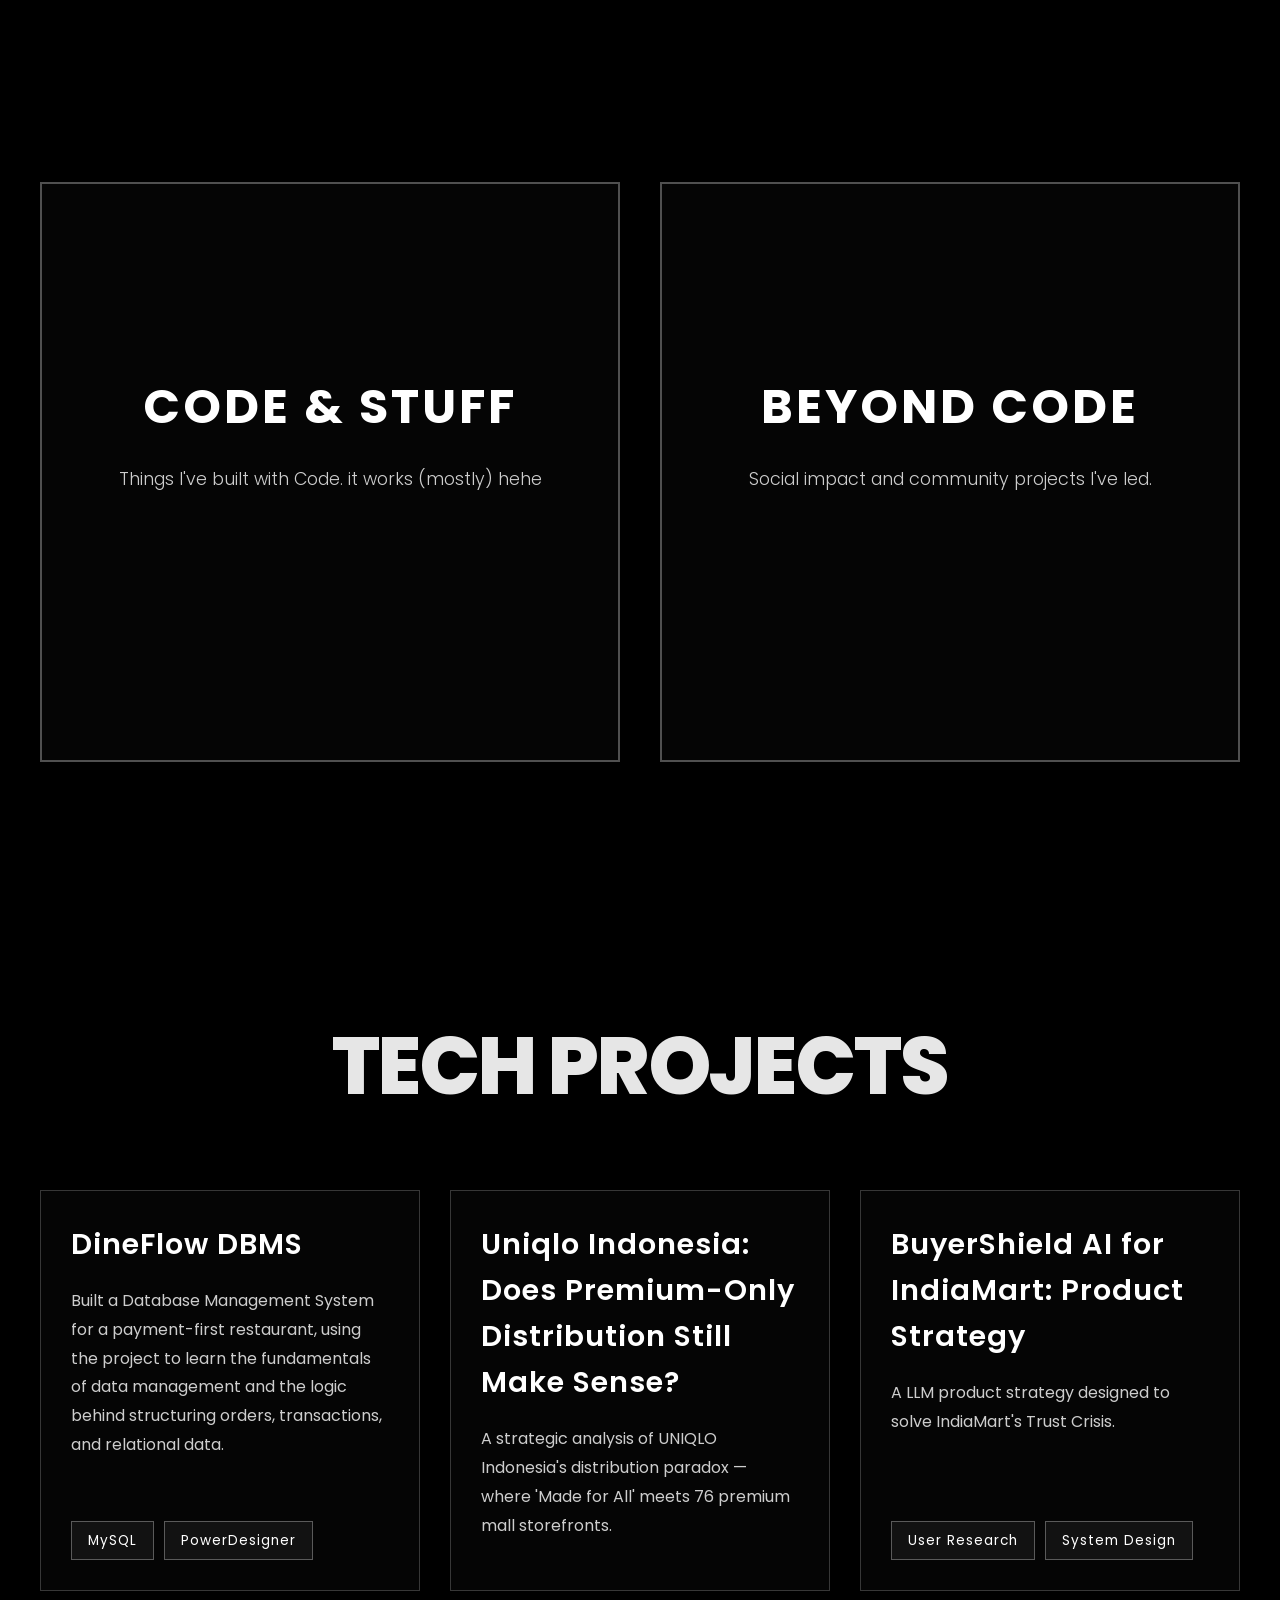
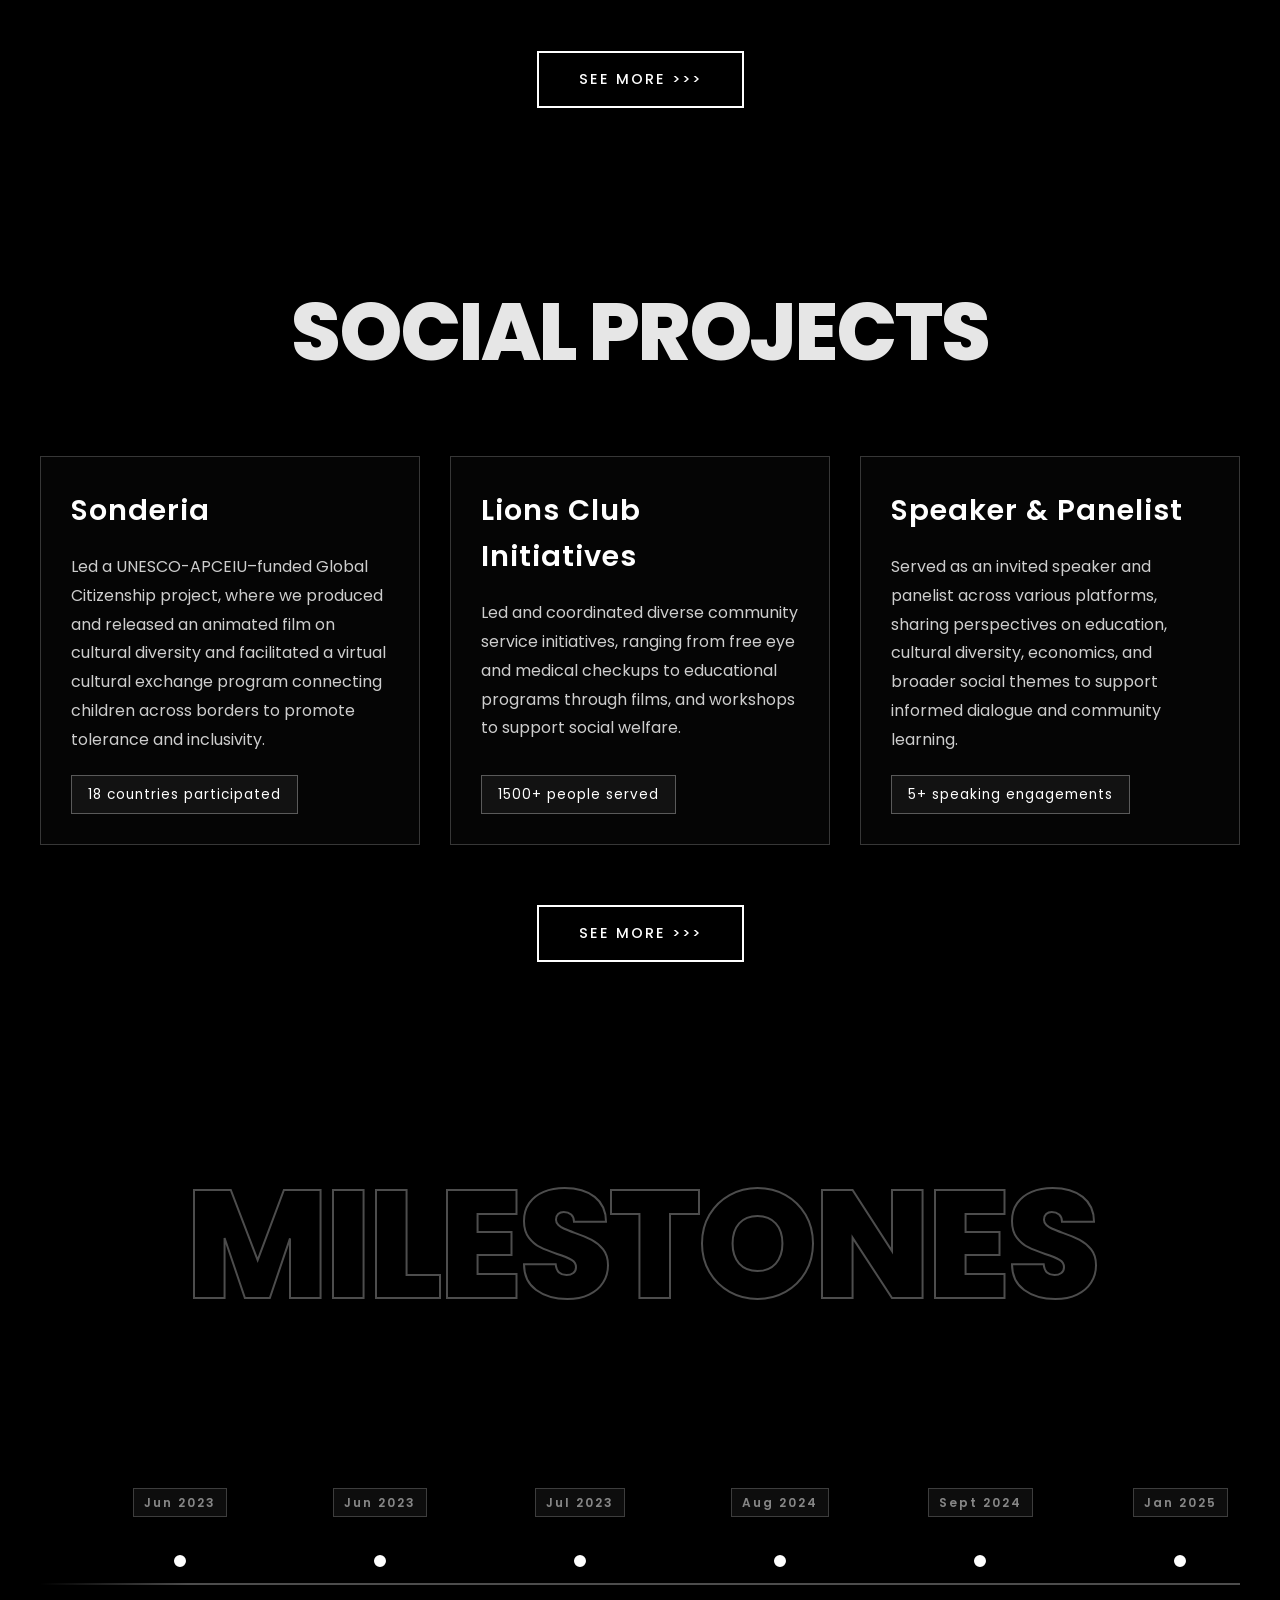
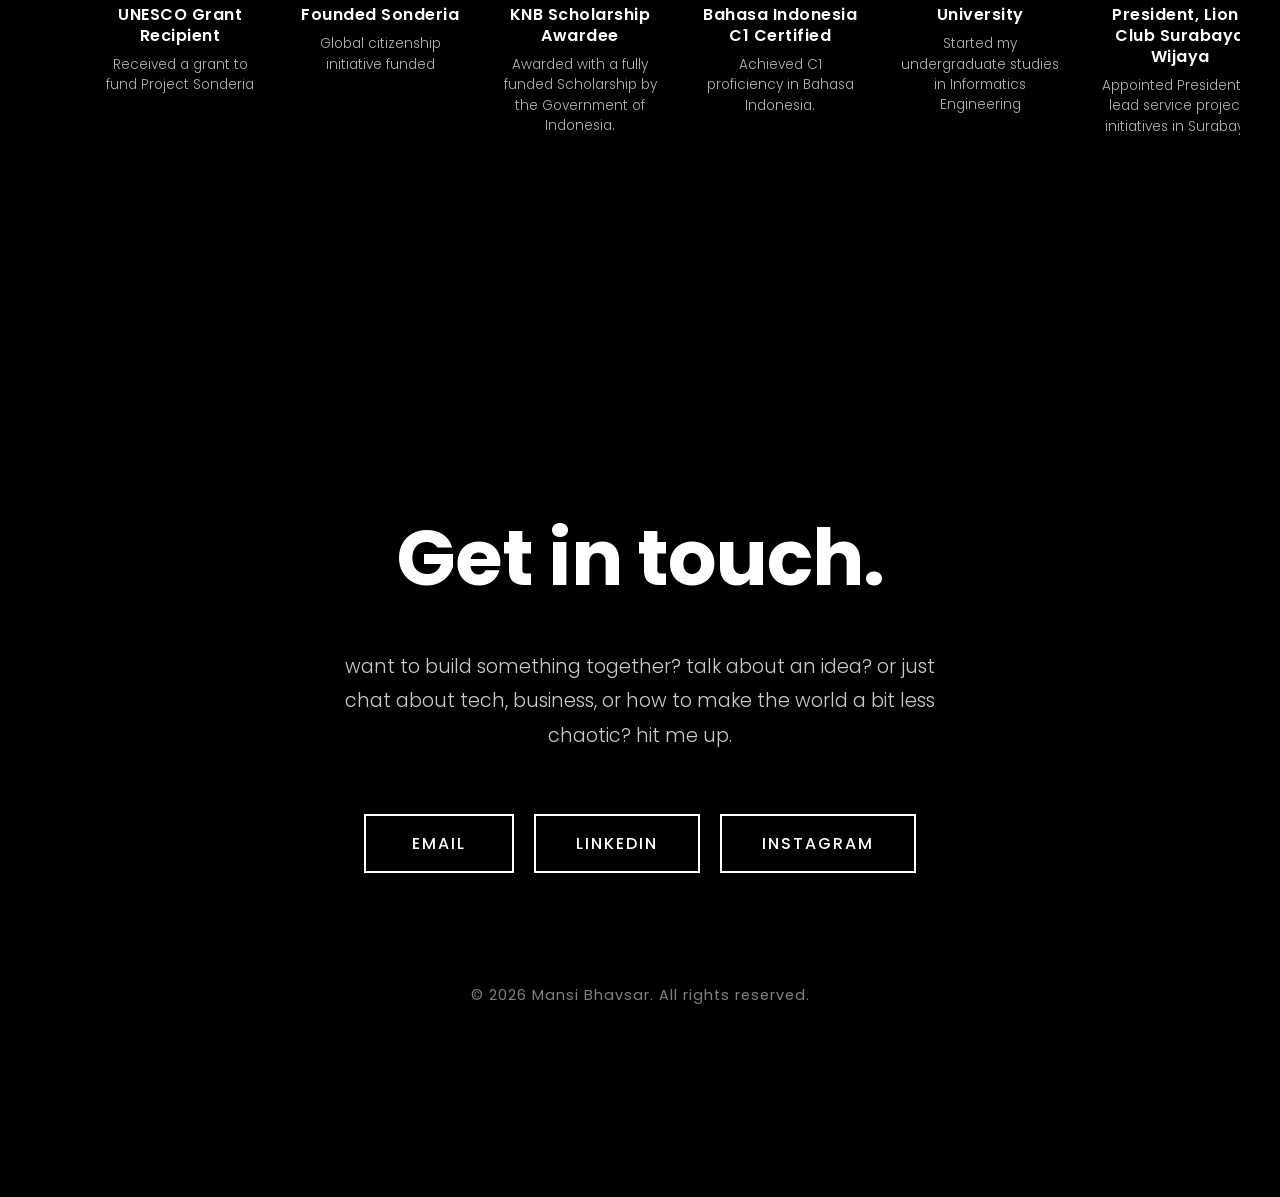
==== commit 3f9107cf: "commit no two" ====
--- a/index.html
+++ b/index.html
@@ -57,10 +57,10 @@
       </div>
       <ul class="nav-menu">
         <li><a href="#about">ABOUT</a></li>
-        <li><a href="techPro.html">TECH</a></li>
-        <li><a href="socialPro.html">COMMUNITY</a></li>
+        <li><a href="techPro">TECH</a></li>
+        <li><a href="socialPro">COMMUNITY</a></li>
         <li><a href="#contact">CONTACT</a></li>
-        <li><a href="../scholarship/consultation.html" class="nav-book-btn">CONSULTATION</a></li>
+        <li><a href="../scholarship/consultation" class="nav-book-btn">CONSULTATION</a></li>
       </ul>
     </nav>
   </header>
@@ -135,7 +135,7 @@
 
   <section class="split-path" id="split">
     <div class="path-container">
-      <a href="techPro.html" class="path-card tech-path">
+      <a href="techPro" class="path-card tech-path">
         <div class="path-content">
           <h2>CODE & STUFF</h2>
           <p>Things I've built with Code. it works (mostly) hehe</p>
@@ -143,7 +143,7 @@
         </div>
       </a>
       
-      <a href="socialPro.html" class="path-card social-path">
+      <a href="socialPro" class="path-card social-path">
         <div class="path-content">
           <h2>BEYOND CODE</h2>
           <p>Social impact and community projects I've led.</p>
@@ -190,7 +190,7 @@
     </div>
     
     <div class="see-more-container fade-in-up">
-      <a href="techPro.html" class="btn see-more-btn">
+      <a href="techPro" class="btn see-more-btn">
         <span>SEE MORE >>></span>
       </a>
     </div>
@@ -228,7 +228,7 @@
     </div>
     
     <div class="see-more-container fade-in-up">
-      <a href="socialPro.html" class="btn see-more-btn">
+      <a href="socialPro" class="btn see-more-btn">
         <span>SEE MORE >>></span>
       </a>
     </div>
